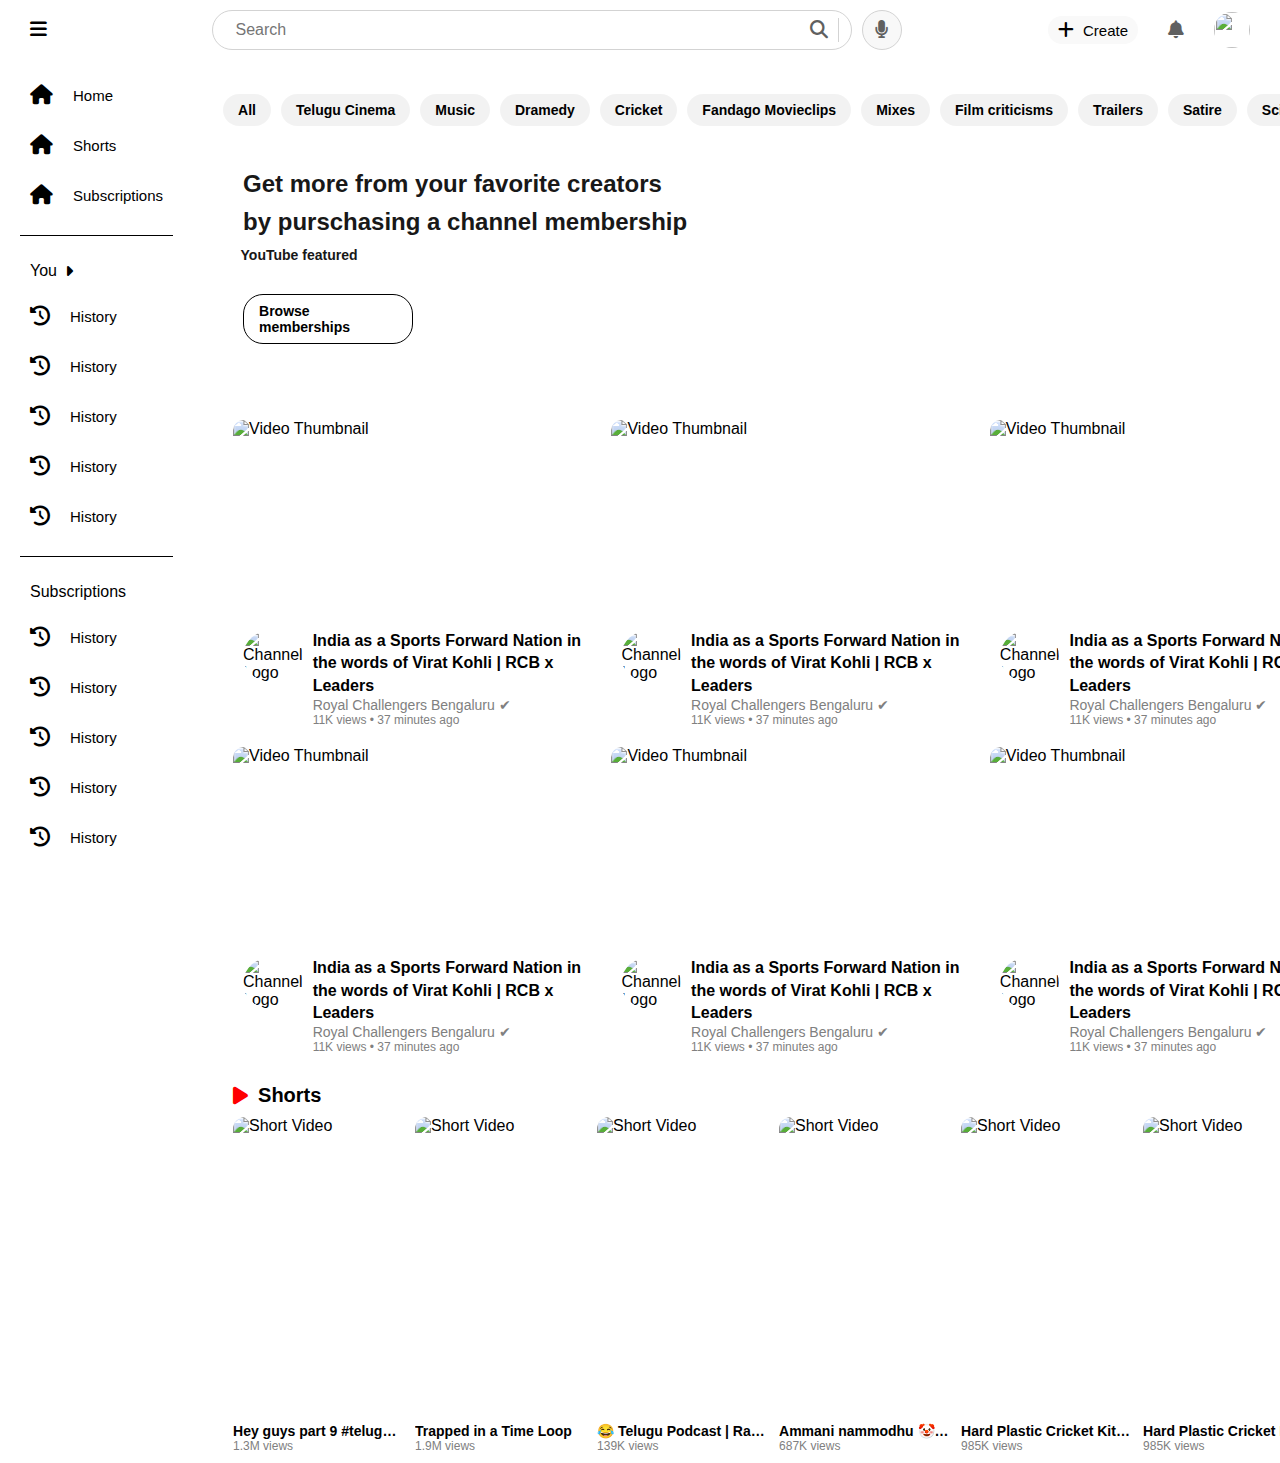
==== index.html @ c66d48e5 "landing page" ====
<!DOCTYPE html>
<html lang="en">
<head>
    <meta charset="UTF-8">
    <meta name="viewport" content="width=device-width, initial-scale=1.0">
    <title>YouTube</title>
    <link rel="stylesheet" href="./style.css">
    <link rel="icon" type="image/png" href="favicon.png">

    <link rel="stylesheet" href="https://cdnjs.cloudflare.com/ajax/libs/font-awesome/6.7.2/css/all.min.css" integrity="sha512-Evv84Mr4kqVGRNSgIGL/F/aIDqQb7xQ2vcrdIwxfjThSH8CSR7PBEakCr51Ck+w+/U6swU2Im1vVX0SVk9ABhg==" crossorigin="anonymous" referrerpolicy="no-referrer" />
</head>
<body>
    <header>
        <div class="navbar">
            <div class="nav-left">
                <i class="fa-solid fa-bars"></i>
                <img   src="https://cdn.mos.cms.futurecdn.net/8gzcr6RpGStvZFA2qRt4v6-650-80.jpg" alt="">

            </div>
            <div class="nav-middle">
                <div class="nav-input">
                    <input type="text" placeholder="Search">
                    <i class="fa-solid fa-magnifying-glass"></i>
                </div>
                <i class="fa-solid fa-microphone"></i>
            </div>
            <div class="nav-right">
                <div class="create">
                    <i class="fa-solid fa-plus"></i>
                    Create

                </div>
                
                <i class="fa-solid fa-bell"></i>
                <img src="https://yt3.ggpht.com/ytc/AIdro_l3Bz6doyOqmxnbxC7YTPEYDkB4EqydIAMsbEUjvC3cQlxG46o=s88-c-k-c0x00ffffff-no-rj" alt="">
            </div>
            
        </div>
    </header>
    <div class="content">
        <div class="left-panel">
            <div class="left-icon">
                <i class="fa-solid fa-house"></i>
                <span>Home</span>
            </div>
            <div class="left-icon">
                <i class="fa-solid fa-house"></i>
                <span>Shorts</span>
            </div>
            <div class="left-icon">
                <i class="fa-solid fa-house"></i>
                <span>Subscriptions</span>
            </div>
    
            <hr class="custom-hr">
            <div class="left-you">
                <span>You </span>
                <i class="fa-solid fa-caret-right"></i>
            </div>
            <div class="left-icon">
                <i class="fa-solid fa-clock-rotate-left"></i>
                <span>History</span>
                
            </div>
            <div class="left-icon">
                <i class="fa-solid fa-clock-rotate-left"></i>
                <span>History</span>
                
            </div>
            <div class="left-icon">
                <i class="fa-solid fa-clock-rotate-left"></i>
                <span>History</span>
                
            </div>
            <div class="left-icon">
                <i class="fa-solid fa-clock-rotate-left"></i>
                <span>History</span>
                
            </div>
            <div class="left-icon">
                <i class="fa-solid fa-clock-rotate-left"></i>
                <span>History</span>
                
            </div>
            <hr class="custom-hr">
            <div class="left-you">
                <span>Subscriptions </span>
            </div>
            <div class="left-icon">
                <i class="fa-solid fa-clock-rotate-left"></i>
                <span>History</span>
                
            </div>
            <div class="left-icon">
                <i class="fa-solid fa-clock-rotate-left"></i>
                <span>History</span>
                
            </div>
            <div class="left-icon">
                <i class="fa-solid fa-clock-rotate-left"></i>
                <span>History</span>
                
            </div>
            <div class="left-icon">
                <i class="fa-solid fa-clock-rotate-left"></i>
                <span>History</span>
                
            </div>
            <div class="left-icon">
                <i class="fa-solid fa-clock-rotate-left"></i>
                <span>History</span>
                
            </div>
        </div>
        <div class="right-content">
            <div class="right-recent">
                <div class="category-item">All</div>
                <div class="category-item">Telugu Cinema</div>
                <div class="category-item">Music</div>
                <div class="category-item">Dramedy</div>
                <div class="category-item">Cricket</div>
                <div class="category-item">Fandago Movieclips</div>
                <div class="category-item">Mixes</div>
                <div class="category-item">Film criticisms</div>
                <div class="category-item">Trailers</div>
                <div class="category-item">Satire</div>
                <div class="category-item">Science Fiction</div>
                <div class="category-item">DreamWorks Animation </div>
                
            </div>
            <div class="right-back">
                <p>Get more from your favorite creators</p>
                <p>by purschasing a channel membership</p>
                <span>YouTube featured</span>

                <div class="category">
                    Browse memberships
                </div>
                
            </div>
            <div class="video-section">
                <div class="video-container">
                    <div class="video-box">
                        <img src="https://i.ytimg.com/vi/3JZ_D3ELwOQ/maxresdefault.jpg" alt="Video Thumbnail">
                    </div>
                    <div class="video-details">
                        <div class="channel-logo">
                            <img src="https://yt3.ggpht.com/ytc/AIdro_l3Bz6doyOqmxnbxC7YTPEYDkB4EqydIAMsbEUjvC3cQlxG46o=s88-c-k-c0x00ffffff-no-rj" alt="Channel Logo">
                        </div>
                        <div class="video-info">
                            <div class="video-title">India as a Sports Forward Nation in the words of Virat Kohli | RCB x Leaders</div>
                            <div class="channel-name">Royal Challengers Bengaluru ✔</div>
                            <div class="video-meta">11K views • 37 minutes ago</div>
                        </div>
                    </div>
                </div>
            
                <div class="video-container">
                    <div class="video-box">
                        <img src="https://i.ytimg.com/vi/3JZ_D3ELwOQ/maxresdefault.jpg" alt="Video Thumbnail">
                    </div>
                    <div class="video-details">
                        <div class="channel-logo">
                            <img src="https://yt3.ggpht.com/ytc/AIdro_l3Bz6doyOqmxnbxC7YTPEYDkB4EqydIAMsbEUjvC3cQlxG46o=s88-c-k-c0x00ffffff-no-rj" alt="Channel Logo">
                        </div>
                        <div class="video-info">
                            <div class="video-title">India as a Sports Forward Nation in the words of Virat Kohli | RCB x Leaders</div>
                            <div class="channel-name">Royal Challengers Bengaluru ✔</div>
                            <div class="video-meta">11K views • 37 minutes ago</div>
                        </div>
                    </div>
                </div>
            
                <div class="video-container">
                    <div class="video-box">
                        <img src="https://i.ytimg.com/vi/3JZ_D3ELwOQ/maxresdefault.jpg" alt="Video Thumbnail">
                    </div>
                    <div class="video-details">
                        <div class="channel-logo">
                            <img src="https://yt3.ggpht.com/ytc/AIdro_l3Bz6doyOqmxnbxC7YTPEYDkB4EqydIAMsbEUjvC3cQlxG46o=s88-c-k-c0x00ffffff-no-rj" alt="Channel Logo">
                        </div>
                        <div class="video-info">
                            <div class="video-title">India as a Sports Forward Nation in the words of Virat Kohli | RCB x Leaders</div>
                            <div class="channel-name">Royal Challengers Bengaluru ✔</div>
                            <div class="video-meta">11K views • 37 minutes ago</div>
                        </div>
                    </div>
                </div>
            </div>
            <div class="video-section">
                <div class="video-container">
                    <div class="video-box">
                        <img src="https://i.ytimg.com/vi/3JZ_D3ELwOQ/maxresdefault.jpg" alt="Video Thumbnail">
                    </div>
                    <div class="video-details">
                        <div class="channel-logo">
                            <img src="https://yt3.ggpht.com/ytc/AIdro_l3Bz6doyOqmxnbxC7YTPEYDkB4EqydIAMsbEUjvC3cQlxG46o=s88-c-k-c0x00ffffff-no-rj" alt="Channel Logo">
                        </div>
                        <div class="video-info">
                            <div class="video-title">India as a Sports Forward Nation in the words of Virat Kohli | RCB x Leaders</div>
                            <div class="channel-name">Royal Challengers Bengaluru ✔</div>
                            <div class="video-meta">11K views • 37 minutes ago</div>
                        </div>
                    </div>
                </div>
            
                <div class="video-container">
                    <div class="video-box">
                        <img src="https://i.ytimg.com/vi/3JZ_D3ELwOQ/maxresdefault.jpg" alt="Video Thumbnail">
                    </div>
                    <div class="video-details">
                        <div class="channel-logo">
                            <img src="https://yt3.ggpht.com/ytc/AIdro_l3Bz6doyOqmxnbxC7YTPEYDkB4EqydIAMsbEUjvC3cQlxG46o=s88-c-k-c0x00ffffff-no-rj" alt="Channel Logo">
                        </div>
                        <div class="video-info">
                            <div class="video-title">India as a Sports Forward Nation in the words of Virat Kohli | RCB x Leaders</div>
                            <div class="channel-name">Royal Challengers Bengaluru ✔</div>
                            <div class="video-meta">11K views • 37 minutes ago</div>
                        </div>
                    </div>
                </div>
            
                <div class="video-container">
                    <div class="video-box">
                        <img src="https://i.ytimg.com/vi/3JZ_D3ELwOQ/maxresdefault.jpg" alt="Video Thumbnail">
                    </div>
                    <div class="video-details">
                        <div class="channel-logo">
                            <img src="https://yt3.ggpht.com/ytc/AIdro_l3Bz6doyOqmxnbxC7YTPEYDkB4EqydIAMsbEUjvC3cQlxG46o=s88-c-k-c0x00ffffff-no-rj" alt="Channel Logo">
                        </div>
                        <div class="video-info">
                            <div class="video-title">India as a Sports Forward Nation in the words of Virat Kohli | RCB x Leaders</div>
                            <div class="channel-name">Royal Challengers Bengaluru ✔</div>
                            <div class="video-meta">11K views • 37 minutes ago</div>
                        </div>
                    </div>
                </div>
            </div>
            <div class="shorts">
                <div class="shorts-container">
                    <div class="shorts-header">
                        <i class="fa-solid fa-play"></i> Shorts
                    </div>
                    <div class="shorts-wrapper">
                        <div class="short-card">
                            <img src="https://via.placeholder.com/170x300" alt="Short Video">
                            <div class="short-title">Hey guys part 9 #telugu #hyderabad</div>
                            <div class="short-views">1.3M views</div>
                        </div>
                        <div class="short-card">
                            <img src="https://via.placeholder.com/170x300" alt="Short Video">
                            <div class="short-title">Trapped in a Time Loop</div>
                            <div class="short-views">1.9M views</div>
                        </div>
                        <div class="short-card">
                            <img src="https://via.placeholder.com/170x300" alt="Short Video">
                            <div class="short-title">😂 Telugu Podcast | Raw Talks</div>
                            <div class="short-views">139K views</div>
                        </div>
                        <div class="short-card">
                            <img src="https://via.placeholder.com/170x300" alt="Short Video">
                            <div class="short-title">Ammani nammodhu 🤡 #comedy</div>
                            <div class="short-views">687K views</div>
                        </div>
                        <div class="short-card">
                            <img src="https://via.placeholder.com/170x300" alt="Short Video">
                            <div class="short-title">Hard Plastic Cricket Kit vs Leather Ball</div>
                            <div class="short-views">985K views</div>
                        </div>
                        <div class="short-card">
                            <img src="https://via.placeholder.com/170x300" alt="Short Video">
                            <div class="short-title">Hard Plastic Cricket Kit vs Leather Ball</div>
                            <div class="short-views">985K views</div>
                        </div>
                        <div class="short-card">
                            <img src="https://via.placeholder.com/170x300" alt="Short Video">
                            <div class="short-title">Hard Plastic Cricket Kit vs Leather Ball</div>
                            <div class="short-views">985K views</div>
                        </div>
                        </div>
                    </div>
                </div>
            </div>
            
        </div>

    </div>

    
</body>
</html>
---- style.css ----
* {
    margin: 0;
    padding: 0;
    box-sizing: border-box;
    font-family: Roboto, Arial, sans-serif;
}

body {
    overflow-x: hidden;
}

.navbar {
    margin: 0 ;
    padding: 10px 30px ;
    height: 60px;
    width: 100%;
    background-color: white;
    display: flex;
    justify-content: space-between;
    align-items: center;
}
.nav-left{
    font-size: larger;
    font-weight: lighter;
    display: flex;
    justify-content: flex-start;
    align-items: center;
}
.nav-left img{
    margin-left: 20px;
    height: 60px;
}
.nav-middle {
    display: flex;
    align-items: center;
}

/* Search box styling */
.nav-input {
    display: flex;
    align-items: center;
    border: 1px solid #d3d3d3; /* Light border like YouTube */
    border-radius: 25px;
    padding: 0 12px;
    background: white;
    width: 640px; /* Matches YouTube */
    height: 40px; /* Exact height */
}

/* Search input */
.nav-input input {
    border: none;
    outline: none;
    flex: 1;
    font-size: 16px;
    background: transparent;
    padding-left: 10px;
    height: 100%;
}

/* Separator line between input and search icon */
.nav-input::after {
    content: "";
    width: 1px;
    height: 24px;
    background: #d3d3d3; /* Light gray separator */
    margin-left: 10px;
}

/* Search icon */
.nav-input i {
    color: #606060;
    font-size: 18px;
    margin-left: 10px;
    cursor: pointer;
}

/* Voice search button */
.nav-middle .fa-microphone {
    font-size: 18px;
    color: #606060;
    background: #f8f8f8;
    width: 40px;
    height: 40px;
    display: flex;
    justify-content: center;
    align-items: center;
    border-radius: 50%;
    margin-left: 10px;
    cursor: pointer;
    transition: background 0.3s;
    border: 1px solid #d3d3d3;
}

/* Hover effects */
.nav-input i:hover,
.nav-middle .fa-microphone:hover {
    color: #000;
}

.nav-middle .fa-microphone:hover {
    background: #e5e5e5;
}

.nav-right {
    display: flex;
    align-items: center;
    gap: 20px; /* Space between icons */
}

/* Create Button */
.create {
    display: flex;
    align-items: center;
    gap: 8px; /* Space between icon & text */
    font-size: 15px;
    color: black;
    cursor: pointer;
    padding: 5px 10px;
    background-color: #f9f9f9;
    border-radius: 20px;
    transition: background 0.3s;
}

.create i {
    font-size: 18px;
}

.create:hover {
    background: #f2f2f2;
}

/* Bell Icon */
.nav-right .fa-bell {
    font-size: 18px;
    color: #606060;
    cursor: pointer;
    padding: 10px;
    border-radius: 50%;
    transition: background 0.3s;
}

.nav-right .fa-bell:hover {
    background: #f2f2f2;
}

/* Profile Picture */
.nav-right img {
    width: 36px;
    height: 36px;
    border-radius: 50%;
    cursor: pointer;
    object-fit: cover;
}
.content{
    display: flex;
}
.left-panel{
    height: 100vh;
    width: 180px;
    margin: 10px 20px;
    display: flex;
    flex-direction: column;
    justify-content: flex-start;
}
.left-icon{
    width: 100%;
    height: 50px;
    display: flex;
    justify-content: flex-start;
    align-items: center;
    
    padding: 10px;
    border-radius: 7px;
}
.left-icon:hover{
    background-color: rgba(245, 245, 245, 0.579);
}
.left-icon i{
    font-size: 20px;
    margin-right: 20px;
}
.left-icon span{
    font-size: 15px;
}
/* Horizontal line styling */
.custom-hr {
    width: 100%; /* Limited length */
    border: 0;
    border-top: 1px solid black; /* Line color and thickness */
    margin: 15px 0; /* Space above and below the line */
}
.left-you{
    width: 100%;
    height: 40px;
    display: flex;
    justify-content: flex-start;
    align-items: center;
    
    padding: 10px;
    border-radius: 7px;

}
.left-you i{
    margin-left: 8px;
}
.right-content{
    margin: 20px;
    width: 100%;
    height: 100vh;

}
.right-recent{
    height: 60px;
    width: 100%;
    padding: 10px;
    gap: 10px;
    display: flex;
    justify-content: space-between;
    align-items: center;
    white-space: nowrap;


}
.category-item {
    padding: 8px 15px;
    background: #0000000D;
    color: black;
    border-radius: 20px;
    font-size: 14px;
    font-weight: 600;
    cursor: pointer;
    transition: 0.3s;
}
.right-back{
    height: 260px;
    width: 100%;
    background-image: url("https://www.gstatic.com/youtube/img/promos/growth/3e5a02221ef0984521f64b2c3c664064a5067aecc3ec8de1c89319ae47193d91_2560x520.jpeg");
    background-size: cover;
    background-position: center;
    background-repeat: no-repeat;

}
.right-back p {
    position: relative; /* Position content on top of the background */
    top: 20px;
    left: 20px;
    color: #181818;
    margin: 10px;
    font-size: 24px;
    font-weight: bolder;
}
.right-back span{
    position: relative; /* Position content on top of the background */
    top: 20px;
    left: 20px;
    color: #181818;
    margin: 7.5px;
    font-size: 14px;
    font-weight: 550;
}

.category{
    margin-top: 50px;
    margin-left: 30px;
    width: 170px;
    padding: 8px 15px;
    border: 1px solid black;
    color: black;
    border-radius: 20px;
    font-size: 14px;
    font-weight: 570;
    cursor: pointer;
    transition: 0.3s;

}
.video-section{
    display: flex;
    flex-wrap: wrap;
    justify-content: flex-start;
    width: 100%;
    gap: 20px;
    margin-top: 10px;
    margin-left: 20px;
}


.video-container {
    width: 28%;
    border-radius: 10px;
    overflow: hidden;
    cursor: pointer;
}

.video-box {
    position: relative;
    width: 100%;
    border-radius: 10px;
    overflow: hidden;
}

.video-box img {
    width: 100%;
    height: 200px;
    object-fit: cover;
    display: block;
}

/* Custom Curved Line in Top-Left Corner */
.curved-line {
    position: absolute;
    top: -15px;
    left: -15px;
    width: 60px;
    height: 60px;
    border-top: 5px solid black;
    border-left: 5px solid black;
    border-top-left-radius: 30px;
}

/* Video details */
.video-details {
    display: flex;
    padding: 10px;
    gap: 10px;
}

.channel-logo img {
    width: 40px;
    height: 40px;
    border-radius: 50%;
}

.video-info {
    flex-grow: 1;
}

.video-title {
    font-size: 16px;
    font-weight: bold;
    color: #000;
    line-height: 1.4;
}

.channel-name, .video-meta {
    font-size: 14px;
    color: gray;
}

.video-meta {
    font-size: 12px;
}

/* Hover effect */
.video-box:hover {
    transform: scale(1.03);
    transition: 0.3s ease-in-out;
}
.shorts{
    display: flex;
    margin-left: 20px;
}

.shorts-container {
    width: 100%;
    margin-top: 20px;
}

.shorts-header {
    display: flex;
    align-items: center;
    font-size: 20px;
    font-weight: bold;
    margin-bottom: 10px;
}

.shorts-header i {
    color: red;
    margin-right: 10px;
}

.shorts-wrapper {
    display: flex;
    gap: 12px;
    overflow-x: auto;
    white-space: nowrap;
    padding-bottom: 10px;
    scrollbar-width: none; /* Hides scrollbar in Firefox */
}

.shorts-wrapper::-webkit-scrollbar {
    display: none; /* Hides scrollbar in Chrome/Safari */
}

.short-card {
    width: 170px;
    flex: 0 0 auto;
    display: flex;
    flex-direction: column;
    cursor: pointer;
}

.short-card img {
    width: 100%;
    height: 300px;
    object-fit: cover;
    border-radius: 12px;
}

.short-title {
    font-size: 14px;
    font-weight: bold;
    margin-top: 6px;
    color: #000;
    white-space: nowrap;
    overflow: hidden;
    text-overflow: ellipsis;
}

.short-views {
    font-size: 12px;
    color: gray;
}
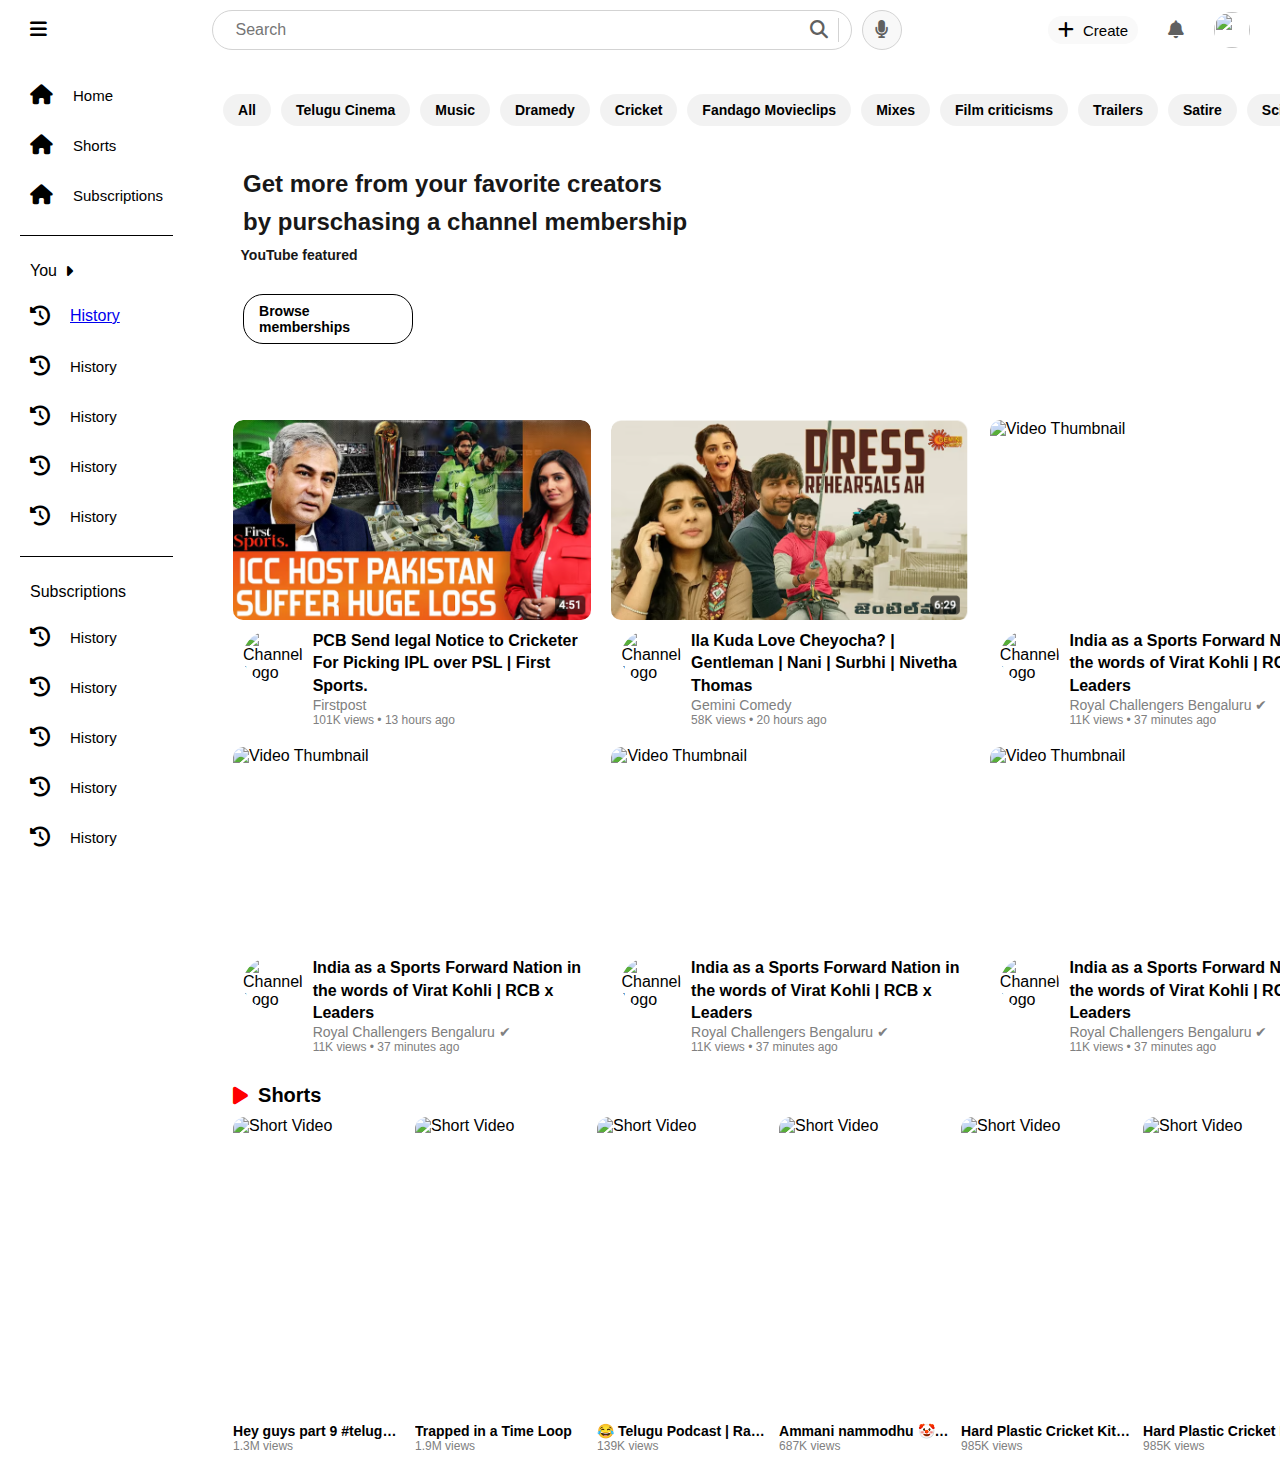
==== commit c1641463: "History" ====
--- a/index.html
+++ b/index.html
@@ -59,7 +59,7 @@
             </div>
             <div class="left-icon">
                 <i class="fa-solid fa-clock-rotate-left"></i>
-                <span>History</span>
+                <a href="./history.html">History</a>
                 
             </div>
             <div class="left-icon">
@@ -141,32 +141,32 @@
             <div class="video-section">
                 <div class="video-container">
                     <div class="video-box">
-                        <img src="https://i.ytimg.com/vi/3JZ_D3ELwOQ/maxresdefault.jpg" alt="Video Thumbnail">
-                    </div>
-                    <div class="video-details">
-                        <div class="channel-logo">
-                            <img src="https://yt3.ggpht.com/ytc/AIdro_l3Bz6doyOqmxnbxC7YTPEYDkB4EqydIAMsbEUjvC3cQlxG46o=s88-c-k-c0x00ffffff-no-rj" alt="Channel Logo">
-                        </div>
-                        <div class="video-info">
-                            <div class="video-title">India as a Sports Forward Nation in the words of Virat Kohli | RCB x Leaders</div>
-                            <div class="channel-name">Royal Challengers Bengaluru ✔</div>
-                            <div class="video-meta">11K views • 37 minutes ago</div>
-                        </div>
-                    </div>
-                </div>
-            
-                <div class="video-container">
-                    <div class="video-box">
-                        <img src="https://i.ytimg.com/vi/3JZ_D3ELwOQ/maxresdefault.jpg" alt="Video Thumbnail">
-                    </div>
-                    <div class="video-details">
-                        <div class="channel-logo">
-                            <img src="https://yt3.ggpht.com/ytc/AIdro_l3Bz6doyOqmxnbxC7YTPEYDkB4EqydIAMsbEUjvC3cQlxG46o=s88-c-k-c0x00ffffff-no-rj" alt="Channel Logo">
-                        </div>
-                        <div class="video-info">
-                            <div class="video-title">India as a Sports Forward Nation in the words of Virat Kohli | RCB x Leaders</div>
-                            <div class="channel-name">Royal Challengers Bengaluru ✔</div>
-                            <div class="video-meta">11K views • 37 minutes ago</div>
+                        <img src="./Screenshot 2025-03-18 at 9.24.41 AM.png" alt="Video Thumbnail">
+                    </div>
+                    <div class="video-details">
+                        <div class="channel-logo">
+                            <img src="https://yt3.ggpht.com/ytc/AIdro_l3Bz6doyOqmxnbxC7YTPEYDkB4EqydIAMsbEUjvC3cQlxG46o=s88-c-k-c0x00ffffff-no-rj" alt="Channel Logo">
+                        </div>
+                        <div class="video-info">
+                            <div class="video-title">PCB Send legal Notice to Cricketer For Picking IPL over PSL | First Sports.</div>
+                            <div class="channel-name">Firstpost</div>
+                            <div class="video-meta">101K views • 13 hours ago</div>
+                        </div>
+                    </div>
+                </div>
+            
+                <div class="video-container">
+                    <div class="video-box">
+                        <img src="./Screenshot 2025-03-18 at 9.27.08 AM.png" alt="Video Thumbnail">
+                    </div>
+                    <div class="video-details">
+                        <div class="channel-logo">
+                            <img src="https://yt3.ggpht.com/ytc/AIdro_l3Bz6doyOqmxnbxC7YTPEYDkB4EqydIAMsbEUjvC3cQlxG46o=s88-c-k-c0x00ffffff-no-rj" alt="Channel Logo">
+                        </div>
+                        <div class="video-info">
+                            <div class="video-title">Ila Kuda Love Cheyocha? | Gentleman | Nani | Surbhi | Nivetha Thomas</div>
+                            <div class="channel-name">Gemini Comedy</div>
+                            <div class="video-meta">58K views • 20 hours ago</div>
                         </div>
                     </div>
                 </div>
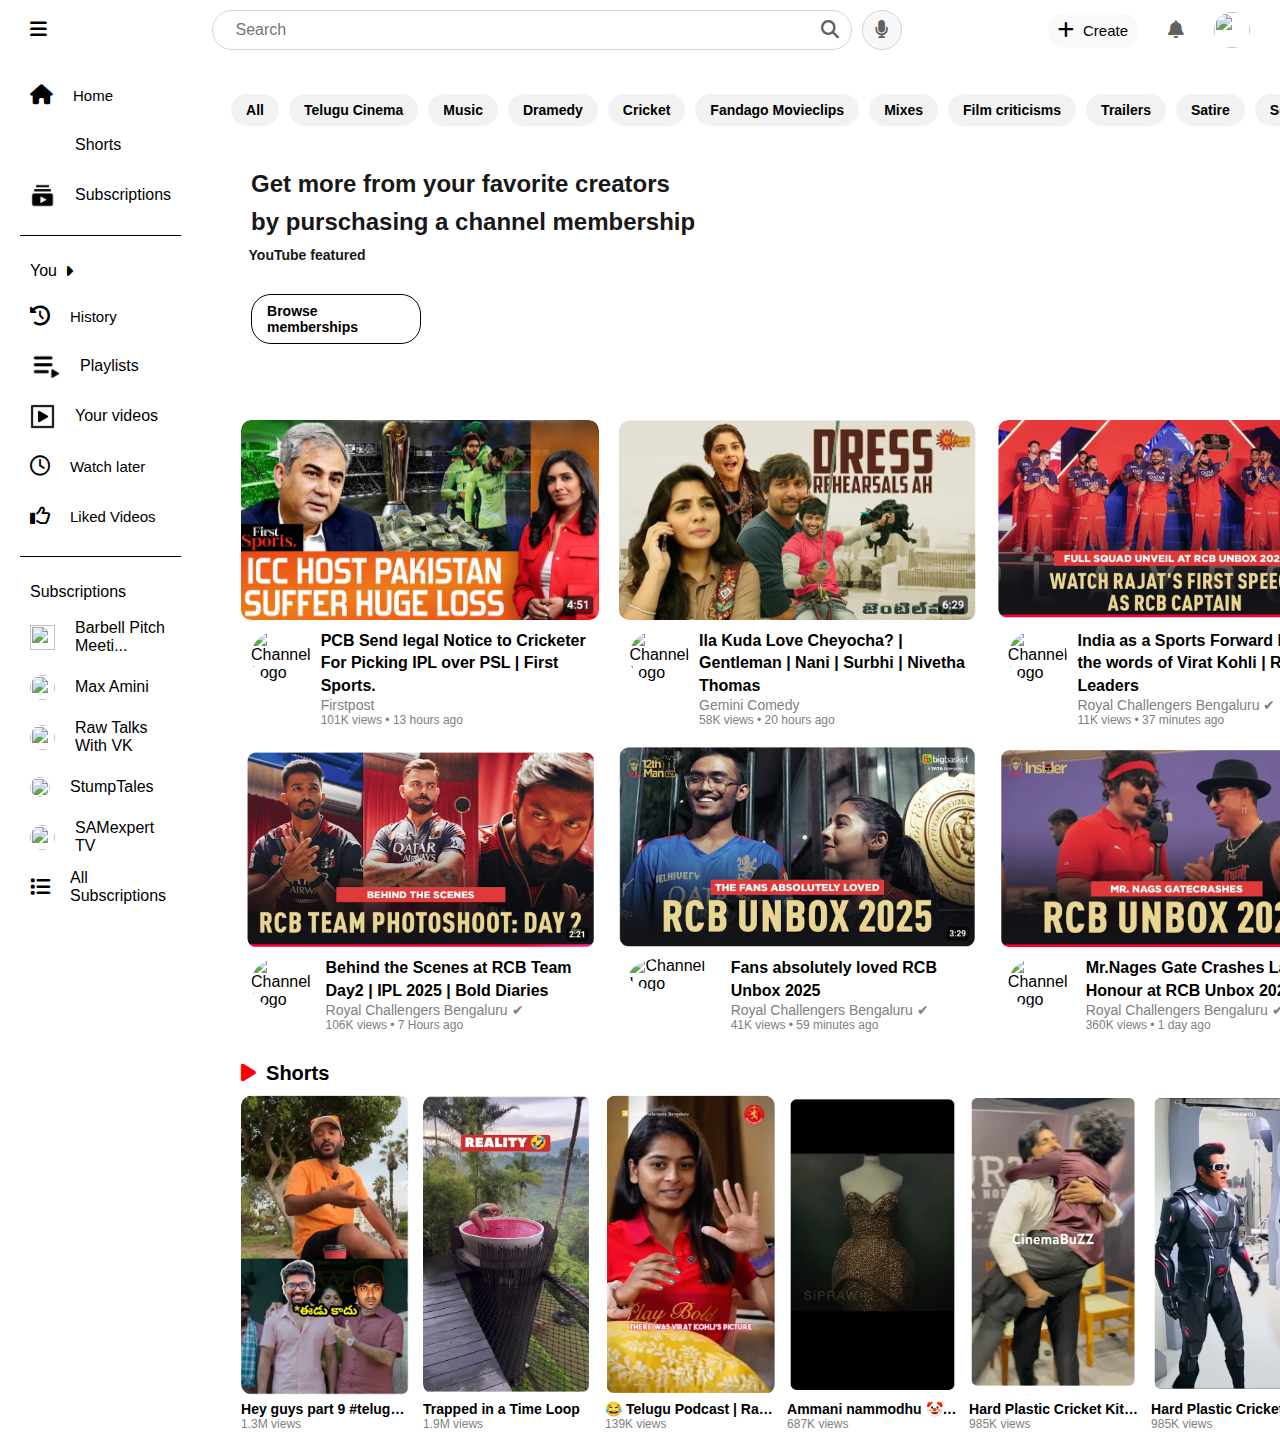
==== commit eee9f137: "4 pages" ====
--- a/index.html
+++ b/index.html
@@ -20,7 +20,11 @@
             <div class="nav-middle">
                 <div class="nav-input">
                     <input type="text" placeholder="Search">
-                    <i class="fa-solid fa-magnifying-glass"></i>
+                    <div class="search-icon">
+                        <i class="fa-solid fa-magnifying-glass"></i>
+
+                    </div>
+                    
                 </div>
                 <i class="fa-solid fa-microphone"></i>
             </div>
@@ -41,14 +45,14 @@
         <div class="left-panel">
             <div class="left-icon">
                 <i class="fa-solid fa-house"></i>
-                <span>Home</span>
-            </div>
-            <div class="left-icon">
-                <i class="fa-solid fa-house"></i>
+                <a href="index.html">Home</a>
+            </div>
+            <div class="left-icon">
+                <img style="width: 25px;" src="https://i.pinimg.com/736x/17/d2/18/17d21878c22fe49e7e4752eecaa36541.jpg" alt="">
                 <span>Shorts</span>
             </div>
             <div class="left-icon">
-                <i class="fa-solid fa-house"></i>
+                <img style="width: 25px;" src="[data-uri]" alt="">
                 <span>Subscriptions</span>
             </div>
     
@@ -63,23 +67,23 @@
                 
             </div>
             <div class="left-icon">
-                <i class="fa-solid fa-clock-rotate-left"></i>
-                <span>History</span>
-                
-            </div>
-            <div class="left-icon">
-                <i class="fa-solid fa-clock-rotate-left"></i>
-                <span>History</span>
-                
-            </div>
-            <div class="left-icon">
-                <i class="fa-solid fa-clock-rotate-left"></i>
-                <span>History</span>
-                
-            </div>
-            <div class="left-icon">
-                <i class="fa-solid fa-clock-rotate-left"></i>
-                <span>History</span>
+                <img style="width: 30px;" src="./playlist.png" alt="">
+                <span>Playlists</span>
+                
+            </div>
+            <div class="left-icon">
+                <img style="width: 25px;" src="[data-uri]" alt="">
+                <span>Your videos</span>
+                
+            </div>
+            <div class="left-icon">
+                <i class="fa-regular fa-clock"></i>
+                <a href="./Watch_later.html">Watch later</a>
+                
+            </div>
+            <div class="left-icon">
+                <i class="fa-regular fa-thumbs-up"></i>
+                <a href="./Liked.html">Liked Videos</a>
                 
             </div>
             <hr class="custom-hr">
@@ -87,28 +91,33 @@
                 <span>Subscriptions </span>
             </div>
             <div class="left-icon">
-                <i class="fa-solid fa-clock-rotate-left"></i>
-                <span>History</span>
-                
-            </div>
-            <div class="left-icon">
-                <i class="fa-solid fa-clock-rotate-left"></i>
-                <span>History</span>
-                
-            </div>
-            <div class="left-icon">
-                <i class="fa-solid fa-clock-rotate-left"></i>
-                <span>History</span>
-                
-            </div>
-            <div class="left-icon">
-                <i class="fa-solid fa-clock-rotate-left"></i>
-                <span>History</span>
-                
-            </div>
-            <div class="left-icon">
-                <i class="fa-solid fa-clock-rotate-left"></i>
-                <span>History</span>
+                <img style="width: 25px; height: 25px;" src="https://yt3.ggpht.com/Kyov1SdStAMCpkSZ3-oTyJZ9i3h_5ZUGoBw7tzCilfZOj_U0ljwmFSe3zSxTV4Tih_z7C49l4A=s88-c-k-c0x00ffffff-no-rj" alt="">
+                <span>Barbell Pitch Meeti...</span>
+                
+            </div>
+            <div class="left-icon">
+                <img style="width: 25px; height: 25px; border-radius: 50%;" src="https://yt3.ggpht.com/agEqZ08wJnRBAYVFJuIlF5Qdp_MHK-hQHA37B8vPASilp_LhF2KkkG3ckhzWh83kLdQPgNWYnw=s88-c-k-c0x00ffffff-no-rj" alt="">
+                <span>Max Amini</span>
+                
+            </div>
+            <div class="left-icon">
+                <img style="width: 25px; height: 25px; border-radius: 50%;" src="https://yt3.ggpht.com/IhZOA133_uJacbeV67UEIqKmMyDjVczny72NNvk-6FIFOoHPTQE41PFuPSe_4parLDslVr50ag=s88-c-k-c0x00ffffff-no-rj" alt="">
+                <span>Raw Talks With VK</span>
+                
+            </div>
+            <div class="left-icon">
+                <img style="width: 20px; height: 20px; border-radius: 50%;" src="https://yt3.ggpht.com/-Fux0iQ0Jk7bTw1UGDR6XwS_TTnO15AWR2GxeDATZHp00mzVPK5iN4uX4HFRT0N99sR_oBLLZw=s88-c-k-c0x00ffffff-no-rj" alt="">
+                <span>StumpTales</span>
+                
+            </div>
+            <div class="left-icon">
+                <img style="width: 25px; height: 25px; border-radius: 50%;" src="https://yt3.ggpht.com/YbyKtAh2rokw_64GfRIuPH0p1m5YH-uDJOK3jcfKrQt7XlqZVneDck9uuxRjjugg79OyKYPVt0g=s88-c-k-c0x00ffffff-no-rj" alt="">
+                <span>SAMexpert TV</span>
+                
+            </div>
+            <div class="left-icon">
+                <i class="fa-solid fa-list"></i>
+                <span>All Subscriptions</span>
                 
             </div>
         </div>
@@ -145,7 +154,7 @@
                     </div>
                     <div class="video-details">
                         <div class="channel-logo">
-                            <img src="https://yt3.ggpht.com/ytc/AIdro_l3Bz6doyOqmxnbxC7YTPEYDkB4EqydIAMsbEUjvC3cQlxG46o=s88-c-k-c0x00ffffff-no-rj" alt="Channel Logo">
+                            <img src="https://yt3.ggpht.com/ytc/AIdro_kdFSFaUrMKl1-R4r1J2XUBvWPTZJfUTCD4Y16SSczWCP4=s68-c-k-c0x00ffffff-no-rj" alt="Channel Logo">
                         </div>
                         <div class="video-info">
                             <div class="video-title">PCB Send legal Notice to Cricketer For Picking IPL over PSL | First Sports.</div>
@@ -161,7 +170,7 @@
                     </div>
                     <div class="video-details">
                         <div class="channel-logo">
-                            <img src="https://yt3.ggpht.com/ytc/AIdro_l3Bz6doyOqmxnbxC7YTPEYDkB4EqydIAMsbEUjvC3cQlxG46o=s88-c-k-c0x00ffffff-no-rj" alt="Channel Logo">
+                            <img src="https://yt3.ggpht.com/36UdRntxB_MRz7-9rr-JbFLinzsbpopUYsWKywIURDsgLT548xafu4BCrcc9rUTbT1aJZWGD3Q=s68-c-k-c0x00ffffff-no-rj" alt="Channel Logo">
                         </div>
                         <div class="video-info">
                             <div class="video-title">Ila Kuda Love Cheyocha? | Gentleman | Nani | Surbhi | Nivetha Thomas</div>
@@ -173,11 +182,11 @@
             
                 <div class="video-container">
                     <div class="video-box">
-                        <img src="https://i.ytimg.com/vi/3JZ_D3ELwOQ/maxresdefault.jpg" alt="Video Thumbnail">
-                    </div>
-                    <div class="video-details">
-                        <div class="channel-logo">
-                            <img src="https://yt3.ggpht.com/ytc/AIdro_l3Bz6doyOqmxnbxC7YTPEYDkB4EqydIAMsbEUjvC3cQlxG46o=s88-c-k-c0x00ffffff-no-rj" alt="Channel Logo">
+                        <img src="./Screenshot 2025-03-19 at 4.08.41 PM.png" alt="Video Thumbnail">
+                    </div>
+                    <div class="video-details">
+                        <div class="channel-logo">
+                            <img src="https://yt3.ggpht.com/3jFh1gFXByR47e7VLyE6TOkRCXEqUbw2CIgH5kIJt2NzGeDP-qvGvwQMrZi9nVQmkEAjA_X8UQ=s68-c-k-c0x00ffffff-no-rj" alt="Channel Logo">
                         </div>
                         <div class="video-info">
                             <div class="video-title">India as a Sports Forward Nation in the words of Virat Kohli | RCB x Leaders</div>
@@ -190,48 +199,48 @@
             <div class="video-section">
                 <div class="video-container">
                     <div class="video-box">
-                        <img src="https://i.ytimg.com/vi/3JZ_D3ELwOQ/maxresdefault.jpg" alt="Video Thumbnail">
-                    </div>
-                    <div class="video-details">
-                        <div class="channel-logo">
-                            <img src="https://yt3.ggpht.com/ytc/AIdro_l3Bz6doyOqmxnbxC7YTPEYDkB4EqydIAMsbEUjvC3cQlxG46o=s88-c-k-c0x00ffffff-no-rj" alt="Channel Logo">
-                        </div>
-                        <div class="video-info">
-                            <div class="video-title">India as a Sports Forward Nation in the words of Virat Kohli | RCB x Leaders</div>
+                        <img src="./Screenshot 2025-03-19 at 4.09.56 PM.png" alt="Video Thumbnail">
+                    </div>
+                    <div class="video-details">
+                        <div class="channel-logo">
+                            <img src="https://yt3.ggpht.com/3jFh1gFXByR47e7VLyE6TOkRCXEqUbw2CIgH5kIJt2NzGeDP-qvGvwQMrZi9nVQmkEAjA_X8UQ=s68-c-k-c0x00ffffff-no-rj" alt="Channel Logo">
+                        </div>
+                        <div class="video-info">
+                            <div class="video-title">Behind the Scenes at RCB Team Day2 | IPL 2025 | Bold Diaries</div>
                             <div class="channel-name">Royal Challengers Bengaluru ✔</div>
-                            <div class="video-meta">11K views • 37 minutes ago</div>
-                        </div>
-                    </div>
-                </div>
-            
-                <div class="video-container">
-                    <div class="video-box">
-                        <img src="https://i.ytimg.com/vi/3JZ_D3ELwOQ/maxresdefault.jpg" alt="Video Thumbnail">
-                    </div>
-                    <div class="video-details">
-                        <div class="channel-logo">
-                            <img src="https://yt3.ggpht.com/ytc/AIdro_l3Bz6doyOqmxnbxC7YTPEYDkB4EqydIAMsbEUjvC3cQlxG46o=s88-c-k-c0x00ffffff-no-rj" alt="Channel Logo">
-                        </div>
-                        <div class="video-info">
-                            <div class="video-title">India as a Sports Forward Nation in the words of Virat Kohli | RCB x Leaders</div>
+                            <div class="video-meta">106K views • 7 Hours ago</div>
+                        </div>
+                    </div>
+                </div>
+            
+                <div class="video-container">
+                    <div class="video-box">
+                        <img src="./Screenshot 2025-03-19 at 4.10.19 PM.png" alt="Video Thumbnail">
+                    </div>
+                    <div class="video-details">
+                        <div class="channel-logo">
+                            <img src="https://yt3.ggpht.com/3jFh1gFXByR47e7VLyE6TOkRCXEqUbw2CIgH5kIJt2NzGeDP-qvGvwQMrZi9nVQmkEAjA_X8UQ=s68-c-k-c0x00ffffff-no-rj" alt="Channel Logo">
+                        </div>
+                        <div class="video-info">
+                            <div class="video-title">Fans absolutely loved RCB Unbox 2025</div>
                             <div class="channel-name">Royal Challengers Bengaluru ✔</div>
-                            <div class="video-meta">11K views • 37 minutes ago</div>
-                        </div>
-                    </div>
-                </div>
-            
-                <div class="video-container">
-                    <div class="video-box">
-                        <img src="https://i.ytimg.com/vi/3JZ_D3ELwOQ/maxresdefault.jpg" alt="Video Thumbnail">
-                    </div>
-                    <div class="video-details">
-                        <div class="channel-logo">
-                            <img src="https://yt3.ggpht.com/ytc/AIdro_l3Bz6doyOqmxnbxC7YTPEYDkB4EqydIAMsbEUjvC3cQlxG46o=s88-c-k-c0x00ffffff-no-rj" alt="Channel Logo">
-                        </div>
-                        <div class="video-info">
-                            <div class="video-title">India as a Sports Forward Nation in the words of Virat Kohli | RCB x Leaders</div>
+                            <div class="video-meta">41K views • 59 minutes ago</div>
+                        </div>
+                    </div>
+                </div>
+            
+                <div class="video-container">
+                    <div class="video-box">
+                        <img src="./Screenshot 2025-03-19 at 4.10.49 PM.png" alt="Video Thumbnail">
+                    </div>
+                    <div class="video-details">
+                        <div class="channel-logo">
+                            <img src="https://yt3.ggpht.com/3jFh1gFXByR47e7VLyE6TOkRCXEqUbw2CIgH5kIJt2NzGeDP-qvGvwQMrZi9nVQmkEAjA_X8UQ=s68-c-k-c0x00ffffff-no-rj" alt="Channel Logo">
+                        </div>
+                        <div class="video-info">
+                            <div class="video-title">Mr.Nages Gate Crashes Lap of Honour at RCB Unbox 2025</div>
                             <div class="channel-name">Royal Challengers Bengaluru ✔</div>
-                            <div class="video-meta">11K views • 37 minutes ago</div>
+                            <div class="video-meta">360K views • 1 day ago</div>
                         </div>
                     </div>
                 </div>
@@ -243,37 +252,37 @@
                     </div>
                     <div class="shorts-wrapper">
                         <div class="short-card">
-                            <img src="https://via.placeholder.com/170x300" alt="Short Video">
+                            <img src="./Screenshot 2025-03-19 at 3.58.03 PM.png" alt="Short Video">
                             <div class="short-title">Hey guys part 9 #telugu #hyderabad</div>
                             <div class="short-views">1.3M views</div>
                         </div>
                         <div class="short-card">
-                            <img src="https://via.placeholder.com/170x300" alt="Short Video">
+                            <img src="./Screenshot 2025-03-19 at 3.59.40 PM.png" alt="Short Video">
                             <div class="short-title">Trapped in a Time Loop</div>
                             <div class="short-views">1.9M views</div>
                         </div>
                         <div class="short-card">
-                            <img src="https://via.placeholder.com/170x300" alt="Short Video">
+                            <img src="./Screenshot 2025-03-19 at 4.00.35 PM.png" alt="Short Video">
                             <div class="short-title">😂 Telugu Podcast | Raw Talks</div>
                             <div class="short-views">139K views</div>
                         </div>
                         <div class="short-card">
-                            <img src="https://via.placeholder.com/170x300" alt="Short Video">
+                            <img src="./Screenshot 2025-03-19 at 4.03.38 PM.png" alt="Short Video">
                             <div class="short-title">Ammani nammodhu 🤡 #comedy</div>
                             <div class="short-views">687K views</div>
                         </div>
                         <div class="short-card">
-                            <img src="https://via.placeholder.com/170x300" alt="Short Video">
+                            <img src="./Screenshot 2025-03-19 at 4.01.09 PM.png" alt="Short Video">
                             <div class="short-title">Hard Plastic Cricket Kit vs Leather Ball</div>
                             <div class="short-views">985K views</div>
                         </div>
                         <div class="short-card">
-                            <img src="https://via.placeholder.com/170x300" alt="Short Video">
+                            <img src="./Screenshot 2025-03-19 at 4.03.56 PM.png" alt="Short Video">
                             <div class="short-title">Hard Plastic Cricket Kit vs Leather Ball</div>
                             <div class="short-views">985K views</div>
                         </div>
                         <div class="short-card">
-                            <img src="https://via.placeholder.com/170x300" alt="Short Video">
+                            <img src="./Screenshot 2025-03-19 at 4.04.16 PM.png" alt="Short Video">
                             <div class="short-title">Hard Plastic Cricket Kit vs Leather Ball</div>
                             <div class="short-views">985K views</div>
                         </div>
--- a/style.css
+++ b/style.css
@@ -35,19 +35,20 @@
     align-items: center;
 }
 
-/* Search box styling */
+
 .nav-input {
     display: flex;
     align-items: center;
-    border: 1px solid #d3d3d3; /* Light border like YouTube */
+    border: 1px solid #d3d3d3; 
     border-radius: 25px;
     padding: 0 12px;
     background: white;
-    width: 640px; /* Matches YouTube */
-    height: 40px; /* Exact height */
-}
-
-/* Search input */
+    width: 640px; 
+    height: 40px; 
+    position: relative;
+}
+
+
 .nav-input input {
     border: none;
     outline: none;
@@ -57,17 +58,14 @@
     padding-left: 10px;
     height: 100%;
 }
-
-/* Separator line between input and search icon */
-.nav-input::after {
-    content: "";
-    width: 1px;
-    height: 24px;
-    background: #d3d3d3; /* Light gray separator */
-    margin-left: 10px;
-}
-
-/* Search icon */
+.search-icon {
+    display: flex;
+    align-items: center;
+    padding-left: 10px; 
+}
+
+
+
 .nav-input i {
     color: #606060;
     font-size: 18px;
@@ -75,7 +73,6 @@
     cursor: pointer;
 }
 
-/* Voice search button */
 .nav-middle .fa-microphone {
     font-size: 18px;
     color: #606060;
@@ -92,7 +89,7 @@
     border: 1px solid #d3d3d3;
 }
 
-/* Hover effects */
+
 .nav-input i:hover,
 .nav-middle .fa-microphone:hover {
     color: #000;
@@ -105,14 +102,14 @@
 .nav-right {
     display: flex;
     align-items: center;
-    gap: 20px; /* Space between icons */
-}
-
-/* Create Button */
+    gap: 20px; 
+}
+
 .create {
     display: flex;
     align-items: center;
-    gap: 8px; /* Space between icon & text */
+    height: 35px;
+    gap: 8px; 
     font-size: 15px;
     color: black;
     cursor: pointer;
@@ -130,7 +127,7 @@
     background: #f2f2f2;
 }
 
-/* Bell Icon */
+
 .nav-right .fa-bell {
     font-size: 18px;
     color: #606060;
@@ -143,8 +140,6 @@
 .nav-right .fa-bell:hover {
     background: #f2f2f2;
 }
-
-/* Profile Picture */
 .nav-right img {
     width: 36px;
     height: 36px;
@@ -154,10 +149,11 @@
 }
 .content{
     display: flex;
+    width: 100%;
 }
 .left-panel{
+    width: 200px; 
     height: 100vh;
-    width: 180px;
     margin: 10px 20px;
     display: flex;
     flex-direction: column;
@@ -180,15 +176,21 @@
     font-size: 20px;
     margin-right: 20px;
 }
-.left-icon span{
+.left-icon img{
+    padding: 0;
+    margin-right: 20px;
+}
+.left-icon a{
+    text-decoration: none;
+    color: black;
     font-size: 15px;
 }
-/* Horizontal line styling */
+
 .custom-hr {
-    width: 100%; /* Limited length */
+    width: 100%; 
     border: 0;
-    border-top: 1px solid black; /* Line color and thickness */
-    margin: 15px 0; /* Space above and below the line */
+    border-top: 1px solid black; 
+    margin: 15px 0; 
 }
 .left-you{
     width: 100%;
@@ -206,7 +208,7 @@
 }
 .right-content{
     margin: 20px;
-    width: 100%;
+    width: calc(100%);
     height: 100vh;
 
 }
@@ -242,7 +244,7 @@
 
 }
 .right-back p {
-    position: relative; /* Position content on top of the background */
+    position: relative; 
     top: 20px;
     left: 20px;
     color: #181818;
@@ -251,7 +253,7 @@
     font-weight: bolder;
 }
 .right-back span{
-    position: relative; /* Position content on top of the background */
+    position: relative;
     top: 20px;
     left: 20px;
     color: #181818;
@@ -306,7 +308,7 @@
     display: block;
 }
 
-/* Custom Curved Line in Top-Left Corner */
+
 .curved-line {
     position: absolute;
     top: -15px;
@@ -318,7 +320,7 @@
     border-top-left-radius: 30px;
 }
 
-/* Video details */
+
 .video-details {
     display: flex;
     padding: 10px;
@@ -351,7 +353,6 @@
     font-size: 12px;
 }
 
-/* Hover effect */
 .video-box:hover {
     transform: scale(1.03);
     transition: 0.3s ease-in-out;
@@ -385,11 +386,11 @@
     overflow-x: auto;
     white-space: nowrap;
     padding-bottom: 10px;
-    scrollbar-width: none; /* Hides scrollbar in Firefox */
+    scrollbar-width: none; 
 }
 
 .shorts-wrapper::-webkit-scrollbar {
-    display: none; /* Hides scrollbar in Chrome/Safari */
+    display: none; 
 }
 
 .short-card {
